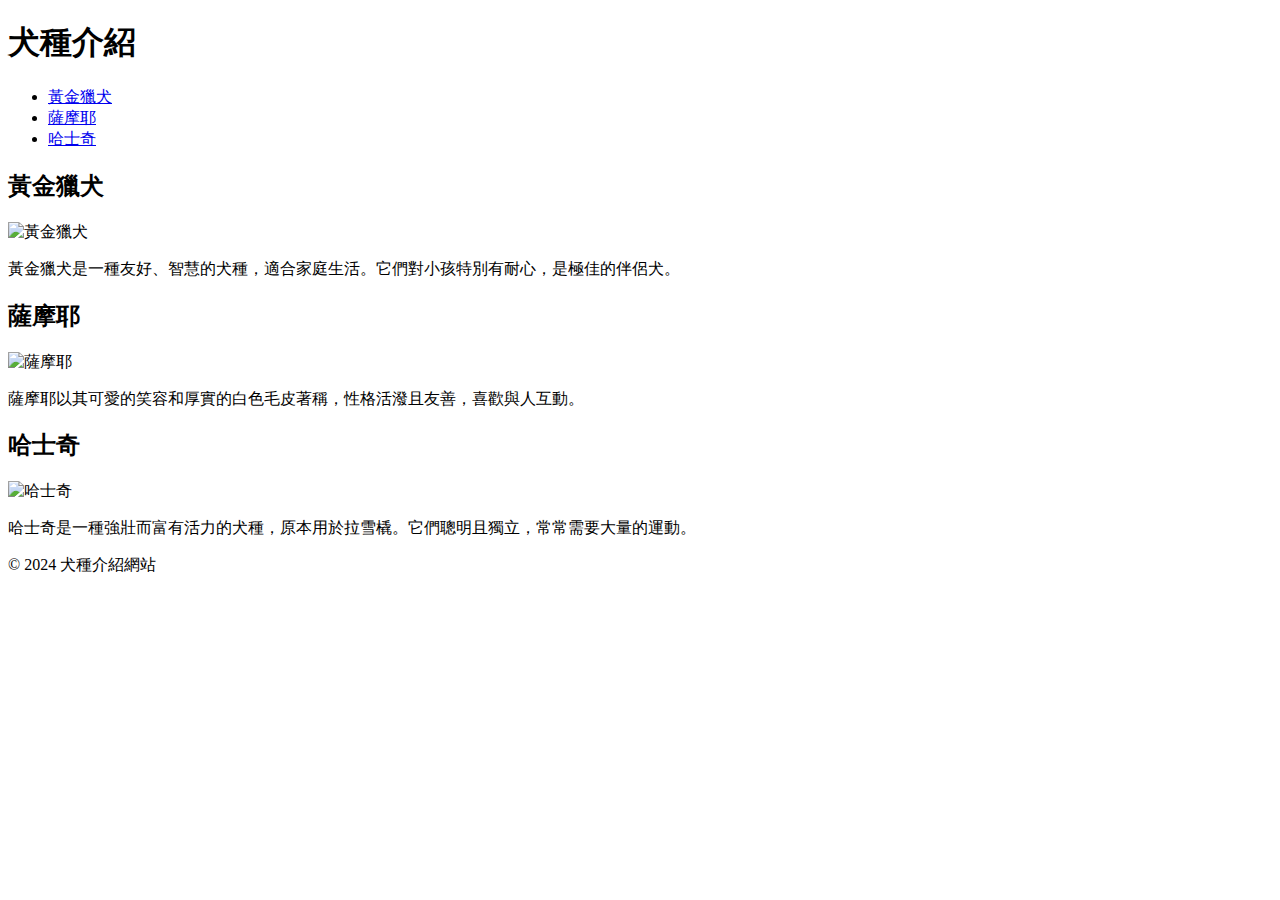
==== index.html @ 9def4e51 "Create index.html" ====
<!DOCTYPE html>
<html lang="zh-Hant">
<head>
    <meta charset="UTF-8">
    <meta name="viewport" content="width=device-width, initial-scale=1.0">
    <title>犬種介紹</title>
    <link rel="stylesheet" href="styles.css">
</head>
<body>
    <header>
        <h1>犬種介紹</h1>
        <nav>
            <ul>
                <li><a href="#golden-retriever">黃金獵犬</a></li>
                <li><a href="#samoyed">薩摩耶</a></li>
                <li><a href="#husky">哈士奇</a></li>
            </ul>
        </nav>
    </header>

    <main>
        <section id="golden-retriever">
            <h2>黃金獵犬</h2>
            <img src="golden_retriever.jpg" alt="黃金獵犬" />
            <p>黃金獵犬是一種友好、智慧的犬種，適合家庭生活。它們對小孩特別有耐心，是極佳的伴侶犬。</p>
        </section>

        <section id="samoyed">
            <h2>薩摩耶</h2>
            <img src="samoyed.jpg" alt="薩摩耶" />
            <p>薩摩耶以其可愛的笑容和厚實的白色毛皮著稱，性格活潑且友善，喜歡與人互動。</p>
        </section>

        <section id="husky">
            <h2>哈士奇</h2>
            <img src="husky.jpg" alt="哈士奇" />
            <p>哈士奇是一種強壯而富有活力的犬種，原本用於拉雪橇。它們聰明且獨立，常常需要大量的運動。</p>
        </section>
    </main>

    <footer>
        <p>&copy; 2024 犬種介紹網站</p>
    </footer>
</body>
</html>
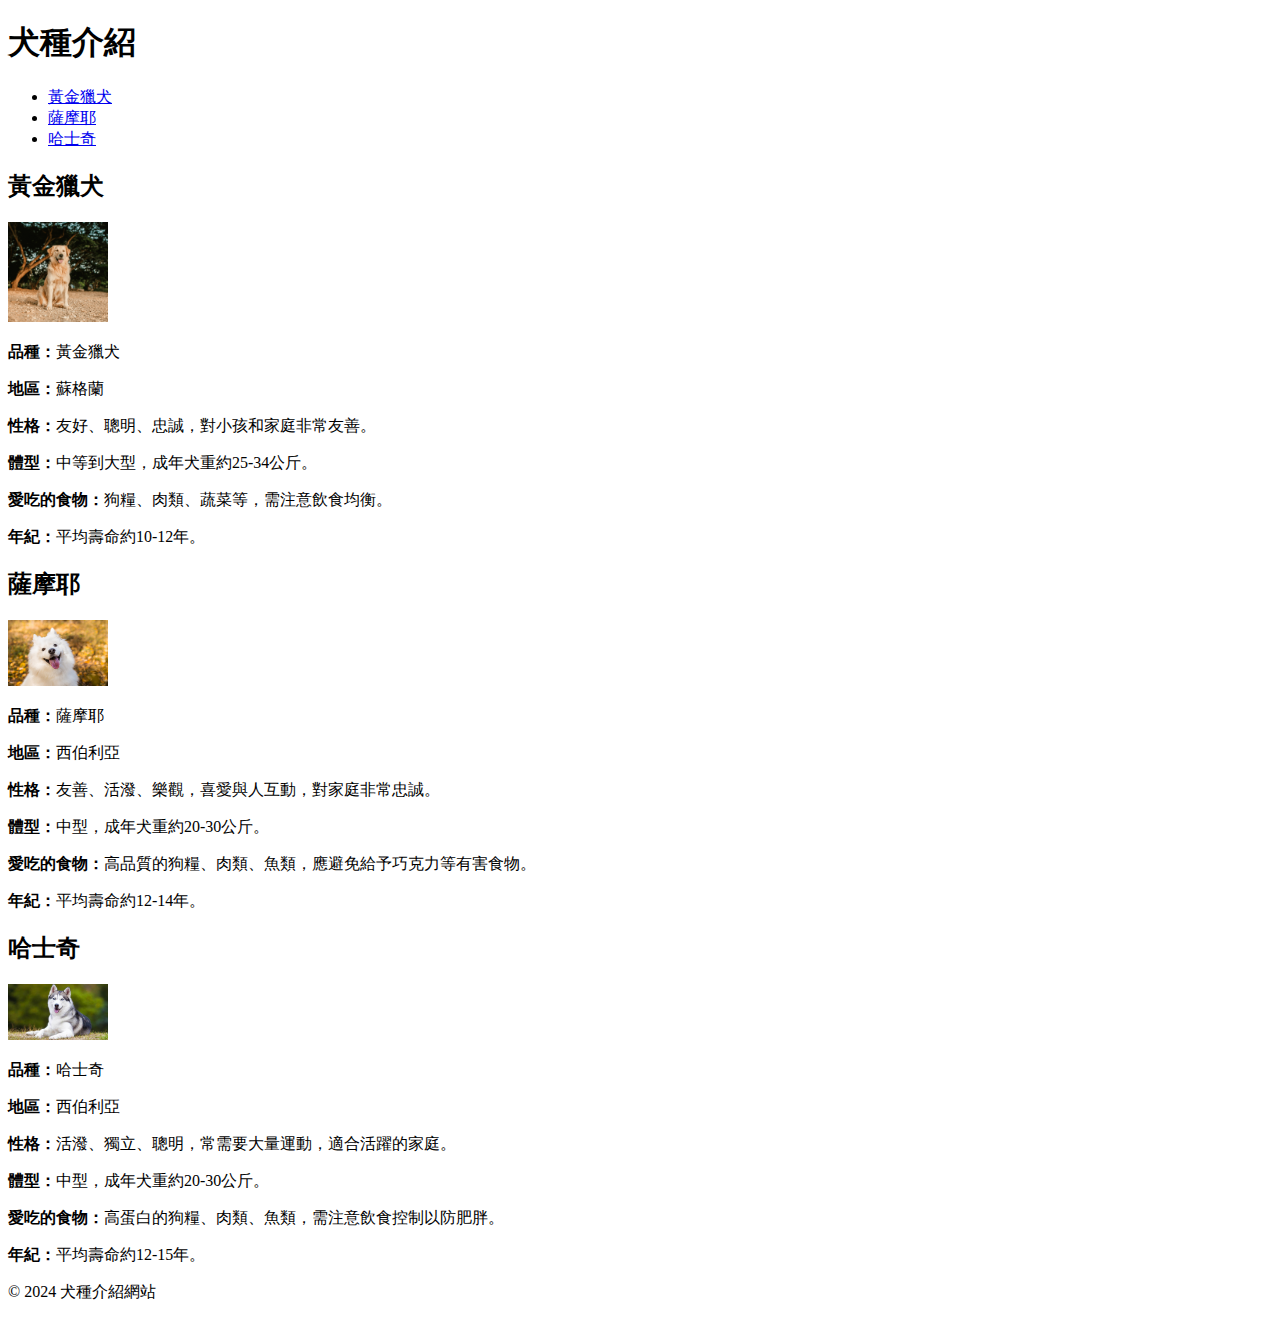
==== commit f4cf2e38: "Update index.html" ====
--- a/index.html
+++ b/index.html
@@ -21,20 +21,35 @@
     <main>
         <section id="golden-retriever">
             <h2>黃金獵犬</h2>
-            <img src="golden_retriever.jpg" alt="黃金獵犬" />
-            <p>黃金獵犬是一種友好、智慧的犬種，適合家庭生活。它們對小孩特別有耐心，是極佳的伴侶犬。</p>
+            <img src="golden_retriever.jpg" alt="黃金獵犬" width="100" height="auto"/>
+            <p><strong>品種：</strong>黃金獵犬</p>
+            <p><strong>地區：</strong>蘇格蘭</p>
+            <p><strong>性格：</strong>友好、聰明、忠誠，對小孩和家庭非常友善。</p>
+            <p><strong>體型：</strong>中等到大型，成年犬重約25-34公斤。</p>
+            <p><strong>愛吃的食物：</strong>狗糧、肉類、蔬菜等，需注意飲食均衡。</p>
+            <p><strong>年紀：</strong>平均壽命約10-12年。</p>
         </section>
 
         <section id="samoyed">
             <h2>薩摩耶</h2>
-            <img src="samoyed.jpg" alt="薩摩耶" />
-            <p>薩摩耶以其可愛的笑容和厚實的白色毛皮著稱，性格活潑且友善，喜歡與人互動。</p>
+            <img src="samoyed.jpg" alt="薩摩耶" width="100" height="auto" />
+            <p><strong>品種：</strong>薩摩耶</p>
+            <p><strong>地區：</strong>西伯利亞</p>
+            <p><strong>性格：</strong>友善、活潑、樂觀，喜愛與人互動，對家庭非常忠誠。</p>
+            <p><strong>體型：</strong>中型，成年犬重約20-30公斤。</p>
+            <p><strong>愛吃的食物：</strong>高品質的狗糧、肉類、魚類，應避免給予巧克力等有害食物。</p>
+            <p><strong>年紀：</strong>平均壽命約12-14年。</p>
         </section>
 
         <section id="husky">
             <h2>哈士奇</h2>
-            <img src="husky.jpg" alt="哈士奇" />
-            <p>哈士奇是一種強壯而富有活力的犬種，原本用於拉雪橇。它們聰明且獨立，常常需要大量的運動。</p>
+            <img src="husky.jpg" alt="哈士奇" width="100" height="auto"/>
+            <p><strong>品種：</strong>哈士奇</p>
+            <p><strong>地區：</strong>西伯利亞</p>
+            <p><strong>性格：</strong>活潑、獨立、聰明，常需要大量運動，適合活躍的家庭。</p>
+            <p><strong>體型：</strong>中型，成年犬重約20-30公斤。</p>
+            <p><strong>愛吃的食物：</strong>高蛋白的狗糧、肉類、魚類，需注意飲食控制以防肥胖。</p>
+            <p><strong>年紀：</strong>平均壽命約12-15年。</p>
         </section>
     </main>
 
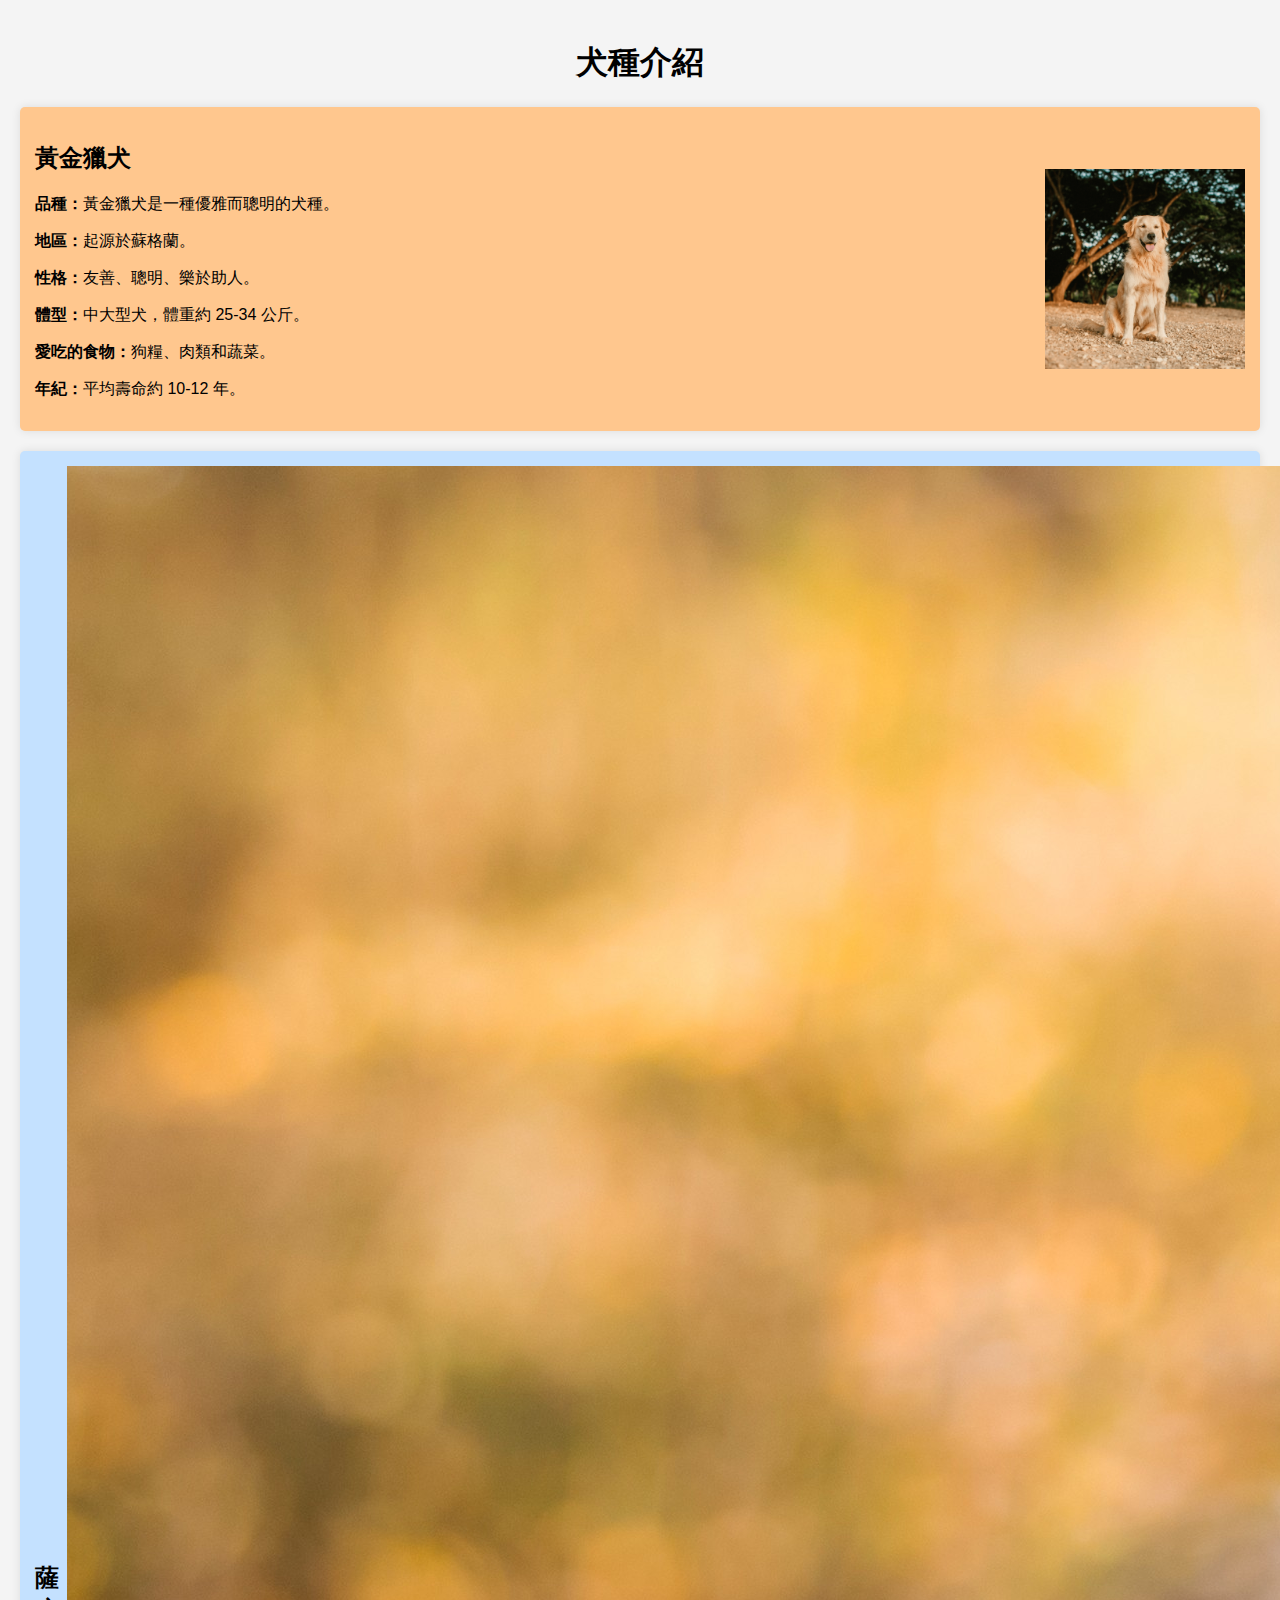
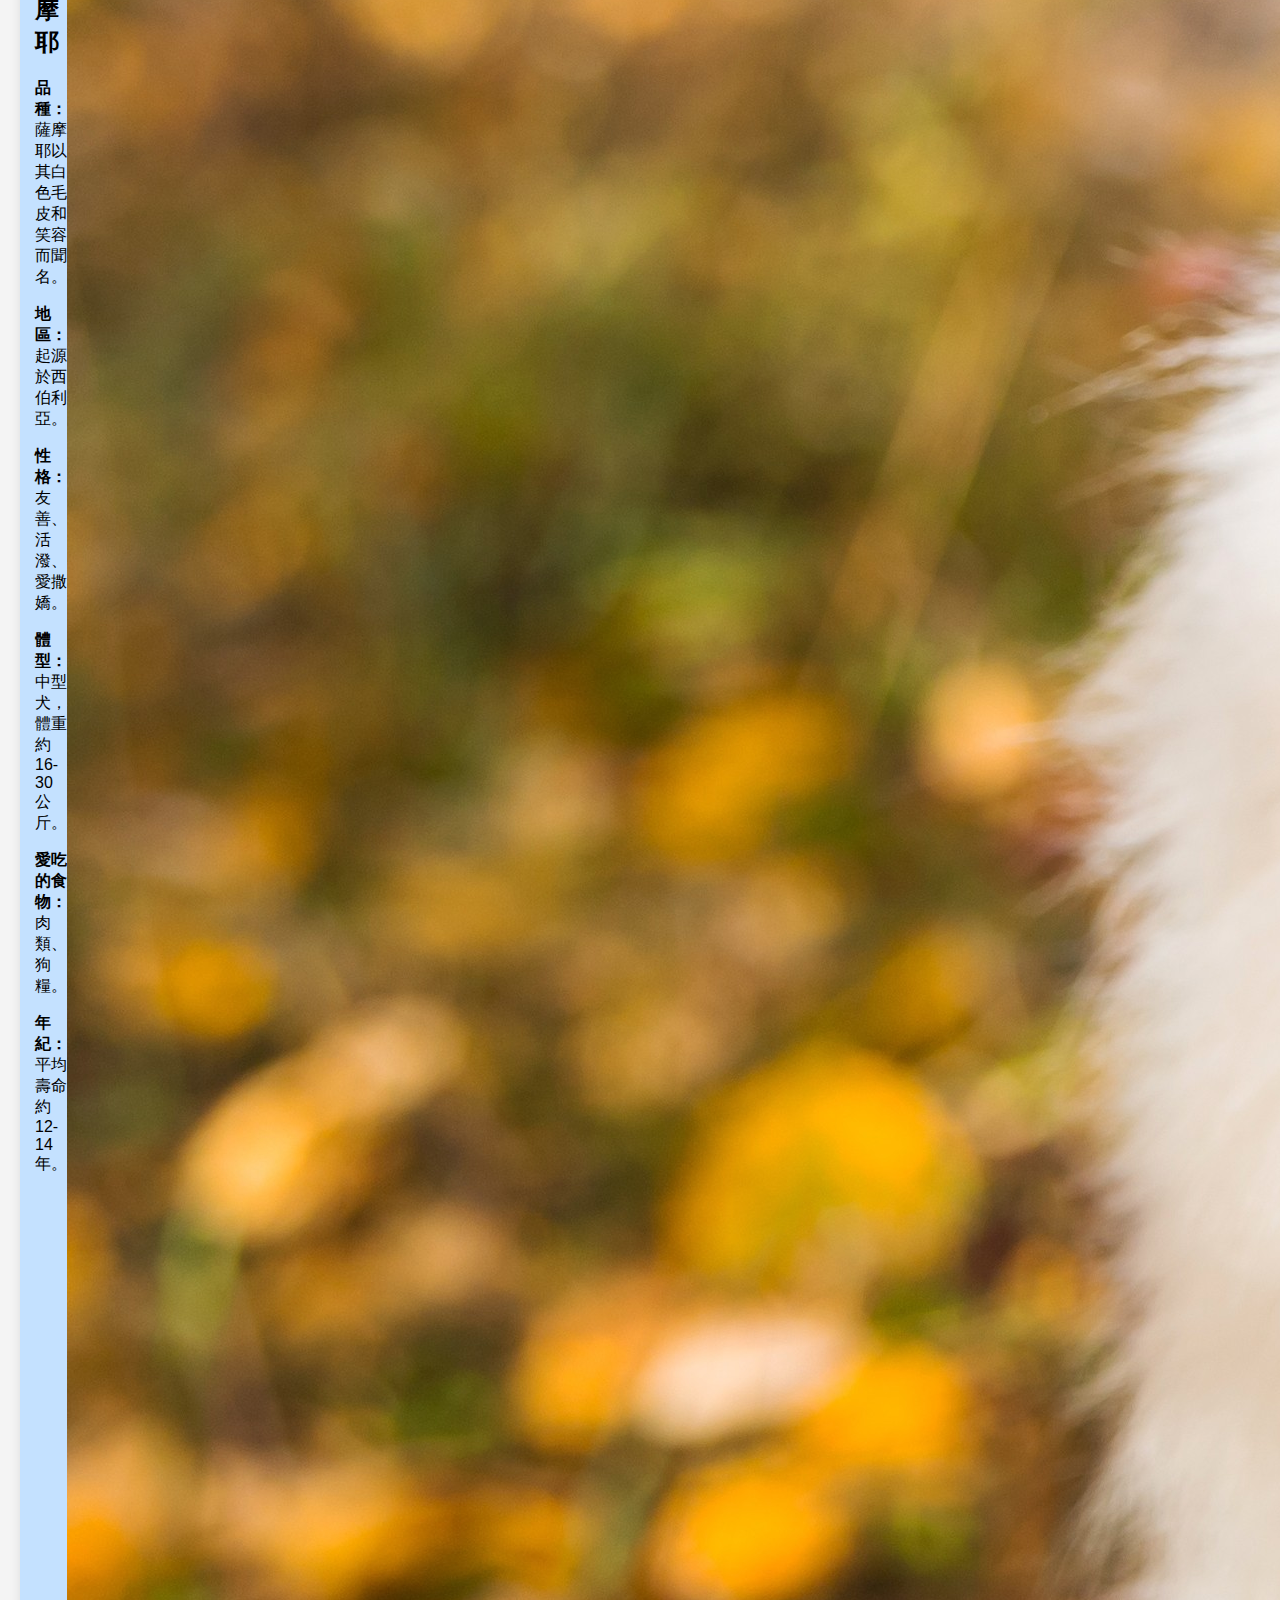
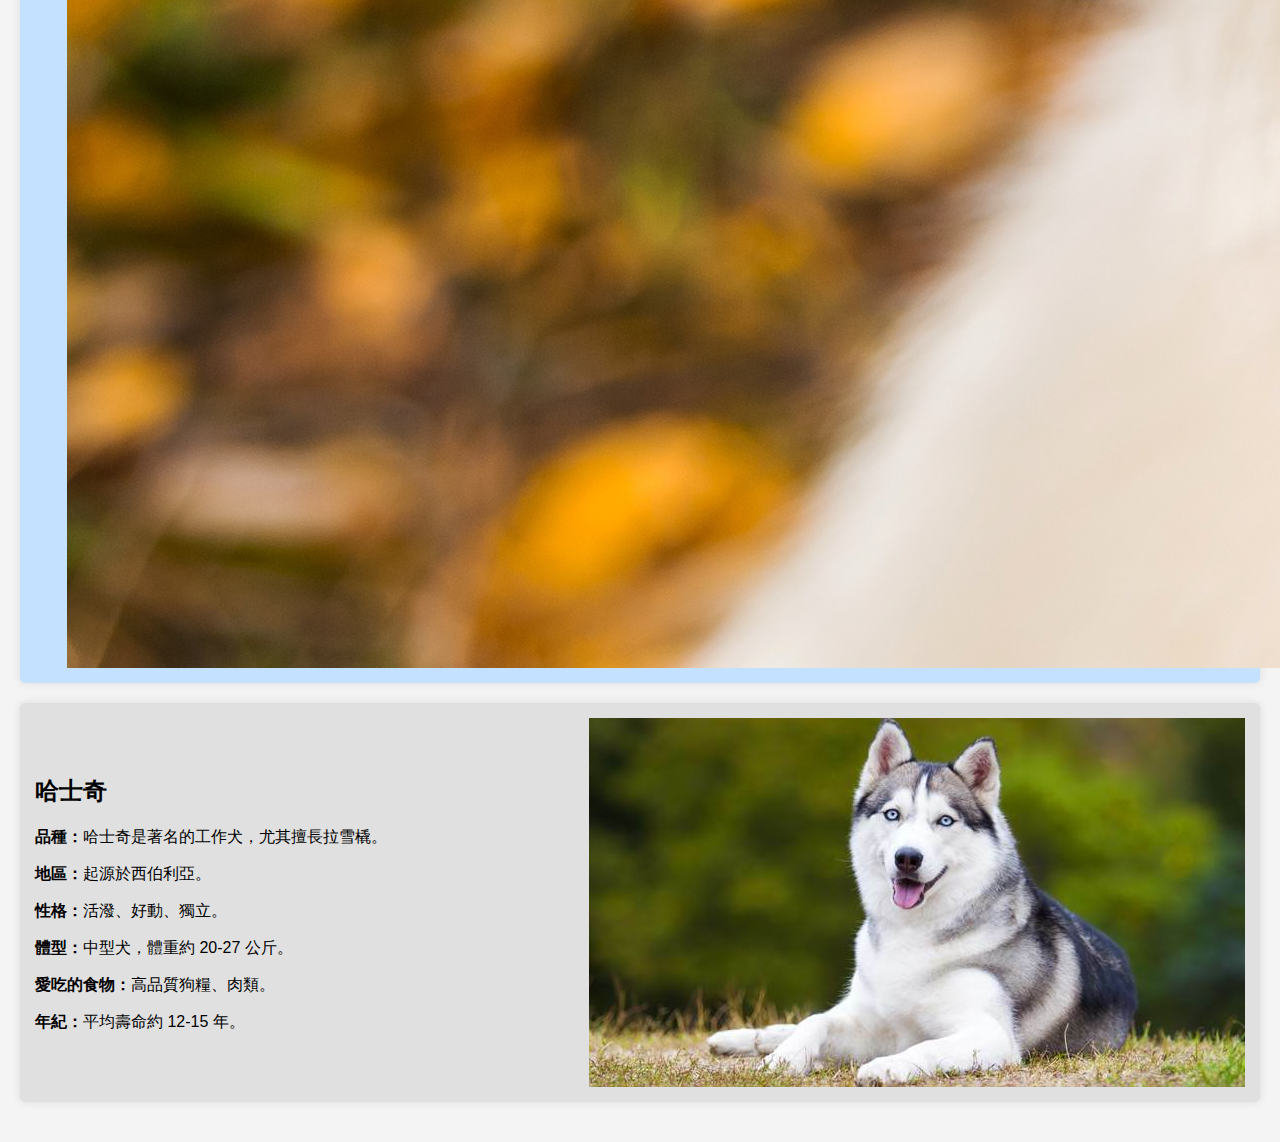
==== commit 3cbbc023: "Update index.html" ====
--- a/index.html
+++ b/index.html
@@ -5,56 +5,99 @@
     <meta name="viewport" content="width=device-width, initial-scale=1.0">
     <title>犬種介紹</title>
     <link rel="stylesheet" href="styles.css">
+    <style>
+        body {
+            font-family: Arial, sans-serif;
+            background-color: #f4f4f4;
+            margin: 0;
+            padding: 20px;
+        }
+
+        h1 {
+            text-align: center;
+        }
+
+        .dog-container {
+            display: flex;
+            align-items: center;
+            margin-bottom: 20px;
+            background-color: #FFC78E; /* 黃金獵犬背景色 */
+            padding: 15px;
+            border-radius: 5px;
+            box-shadow: 0 0 10px rgba(0, 0, 0, 0.1);
+        }
+
+        .dog-container img {
+            width: 200px; /* 圖片寬度 */
+            height: auto; /* 高度自動調整 */
+            margin-left: 20px; /* 左側間距 */
+        }
+
+        .dog-info {
+            flex: 1; /* 文字區域佔滿剩餘空間 */
+        }
+
+        .samoa-container {
+            display: flex;
+            align-items: center;
+            margin-bottom: 20px;
+            background-color: #C4E1FF; /* 薩摩耶背景色 */
+            padding: 15px;
+            border-radius: 5px;
+            box-shadow: 0 0 10px rgba(0, 0, 0, 0.1);
+        }
+
+        .husky-container {
+            display: flex;
+            align-items: center;
+            margin-bottom: 20px;
+            background-color: #E0E0E0; /* 哈士奇背景色 */
+            padding: 15px;
+            border-radius: 5px;
+            box-shadow: 0 0 10px rgba(0, 0, 0, 0.1);
+        }
+    </style>
 </head>
 <body>
-    <header>
-        <h1>犬種介紹</h1>
-        <nav>
-            <ul>
-                <li><a href="#golden-retriever">黃金獵犬</a></li>
-                <li><a href="#samoyed">薩摩耶</a></li>
-                <li><a href="#husky">哈士奇</a></li>
-            </ul>
-        </nav>
-    </header>
+    <h1>犬種介紹</h1>
+    
+    <div class="dog-container">
+        <div class="dog-info">
+            <h2>黃金獵犬</h2>
+            <p><strong>品種：</strong>黃金獵犬是一種優雅而聰明的犬種。</p>
+            <p><strong>地區：</strong>起源於蘇格蘭。</p>
+            <p><strong>性格：</strong>友善、聰明、樂於助人。</p>
+            <p><strong>體型：</strong>中大型犬，體重約 25-34 公斤。</p>
+            <p><strong>愛吃的食物：</strong>狗糧、肉類和蔬菜。</p>
+            <p><strong>年紀：</strong>平均壽命約 10-12 年。</p>
+        </div>
+        <img src="golden_retriever.jpg" alt="黃金獵犬">
+    </div>
 
-    <main>
-        <section id="golden-retriever">
-            <h2>黃金獵犬</h2>
-            <img src="golden_retriever.jpg" alt="黃金獵犬" width="100" height="auto"/>
-            <p><strong>品種：</strong>黃金獵犬</p>
-            <p><strong>地區：</strong>蘇格蘭</p>
-            <p><strong>性格：</strong>友好、聰明、忠誠，對小孩和家庭非常友善。</p>
-            <p><strong>體型：</strong>中等到大型，成年犬重約25-34公斤。</p>
-            <p><strong>愛吃的食物：</strong>狗糧、肉類、蔬菜等，需注意飲食均衡。</p>
-            <p><strong>年紀：</strong>平均壽命約10-12年。</p>
-        </section>
+    <div class="samoa-container">
+        <div class="dog-info">
+            <h2>薩摩耶</h2>
+            <p><strong>品種：</strong>薩摩耶以其白色毛皮和笑容而聞名。</p>
+            <p><strong>地區：</strong>起源於西伯利亞。</p>
+            <p><strong>性格：</strong>友善、活潑、愛撒嬌。</p>
+            <p><strong>體型：</strong>中型犬，體重約 16-30 公斤。</p>
+            <p><strong>愛吃的食物：</strong>肉類、狗糧。</p>
+            <p><strong>年紀：</strong>平均壽命約 12-14 年。</p>
+        </div>
+        <img src="samoyed.jpg" alt="薩摩耶">
+    </div>
 
-        <section id="samoyed">
-            <h2>薩摩耶</h2>
-            <img src="samoyed.jpg" alt="薩摩耶" width="100" height="auto" />
-            <p><strong>品種：</strong>薩摩耶</p>
-            <p><strong>地區：</strong>西伯利亞</p>
-            <p><strong>性格：</strong>友善、活潑、樂觀，喜愛與人互動，對家庭非常忠誠。</p>
-            <p><strong>體型：</strong>中型，成年犬重約20-30公斤。</p>
-            <p><strong>愛吃的食物：</strong>高品質的狗糧、肉類、魚類，應避免給予巧克力等有害食物。</p>
-            <p><strong>年紀：</strong>平均壽命約12-14年。</p>
-        </section>
-
-        <section id="husky">
+    <div class="husky-container">
+        <div class="dog-info">
             <h2>哈士奇</h2>
-            <img src="husky.jpg" alt="哈士奇" width="100" height="auto"/>
-            <p><strong>品種：</strong>哈士奇</p>
-            <p><strong>地區：</strong>西伯利亞</p>
-            <p><strong>性格：</strong>活潑、獨立、聰明，常需要大量運動，適合活躍的家庭。</p>
-            <p><strong>體型：</strong>中型，成年犬重約20-30公斤。</p>
-            <p><strong>愛吃的食物：</strong>高蛋白的狗糧、肉類、魚類，需注意飲食控制以防肥胖。</p>
-            <p><strong>年紀：</strong>平均壽命約12-15年。</p>
-        </section>
-    </main>
-
-    <footer>
-        <p>&copy; 2024 犬種介紹網站</p>
-    </footer>
+            <p><strong>品種：</strong>哈士奇是著名的工作犬，尤其擅長拉雪橇。</p>
+            <p><strong>地區：</strong>起源於西伯利亞。</p>
+            <p><strong>性格：</strong>活潑、好動、獨立。</p>
+            <p><strong>體型：</strong>中型犬，體重約 20-27 公斤。</p>
+            <p><strong>愛吃的食物：</strong>高品質狗糧、肉類。</p>
+            <p><strong>年紀：</strong>平均壽命約 12-15 年。</p>
+        </div>
+        <img src="husky.jpg" alt="哈士奇">
+    </div>
 </body>
 </html>
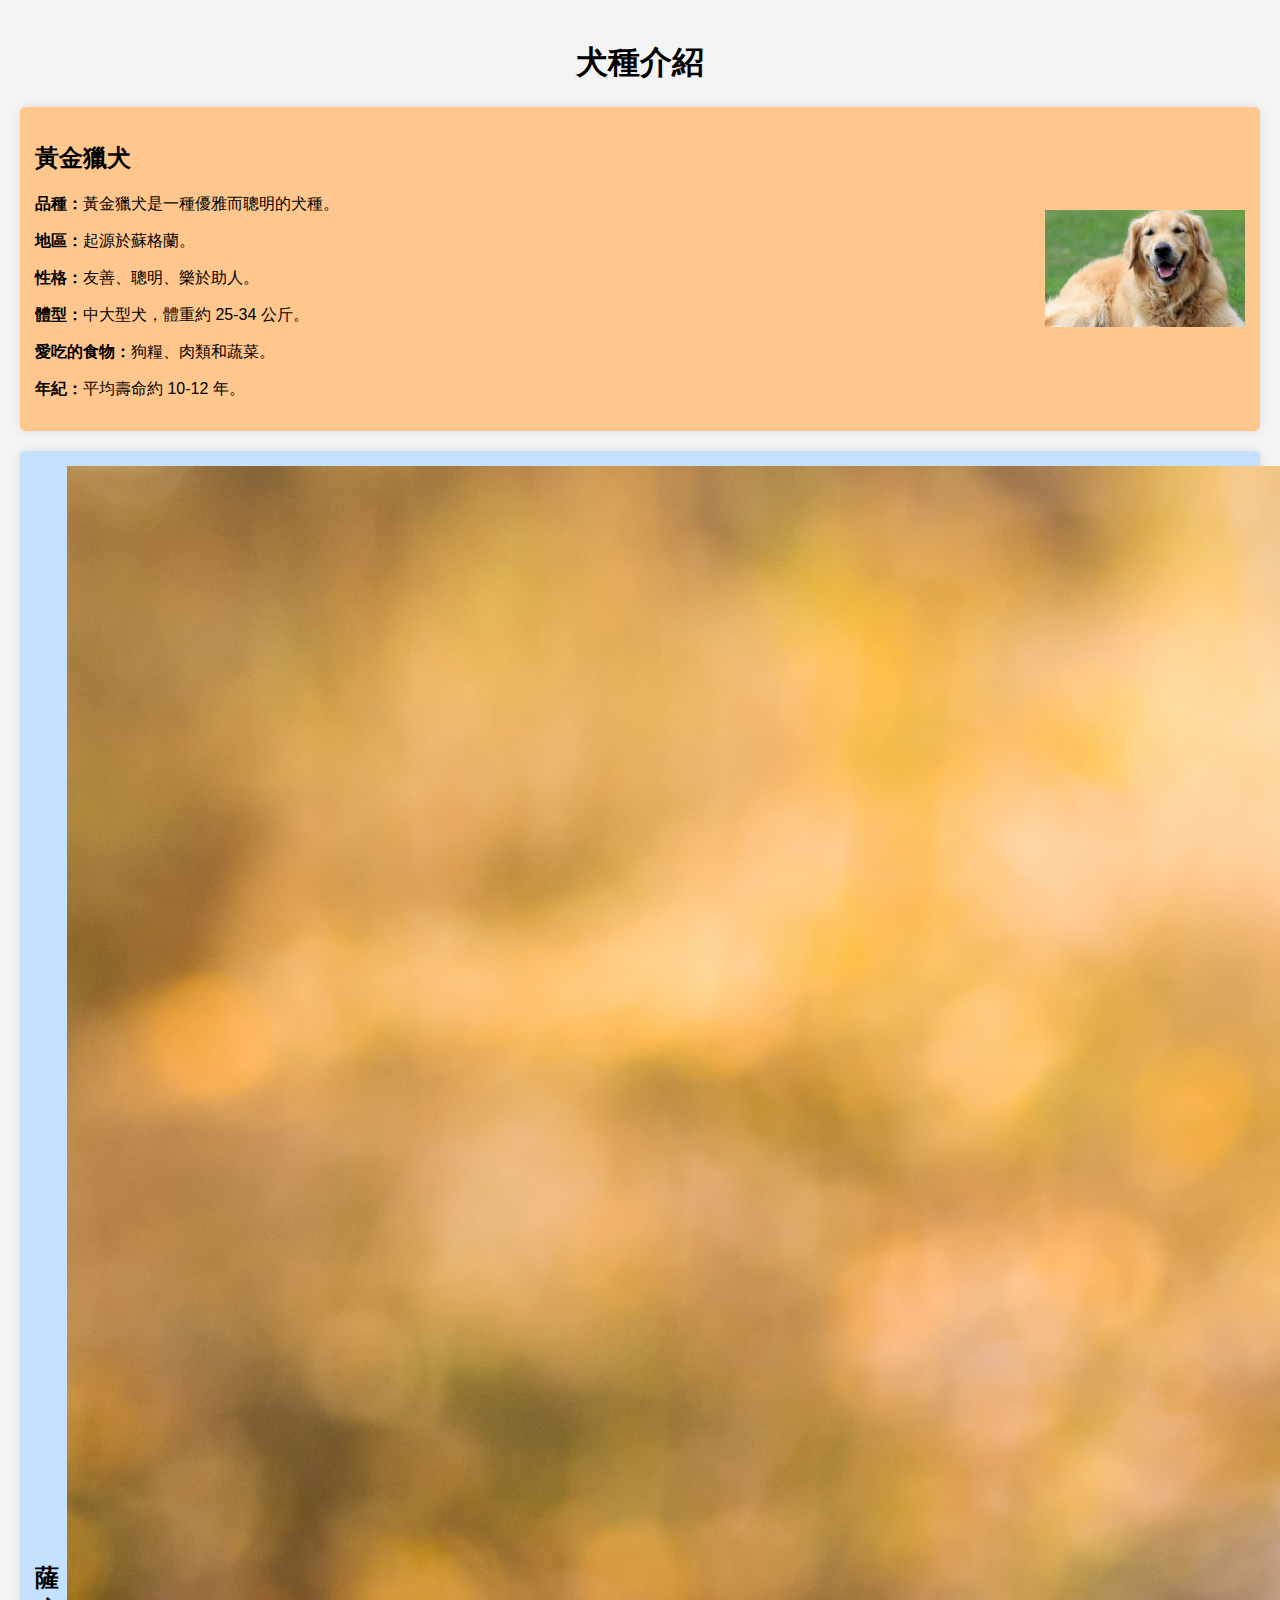
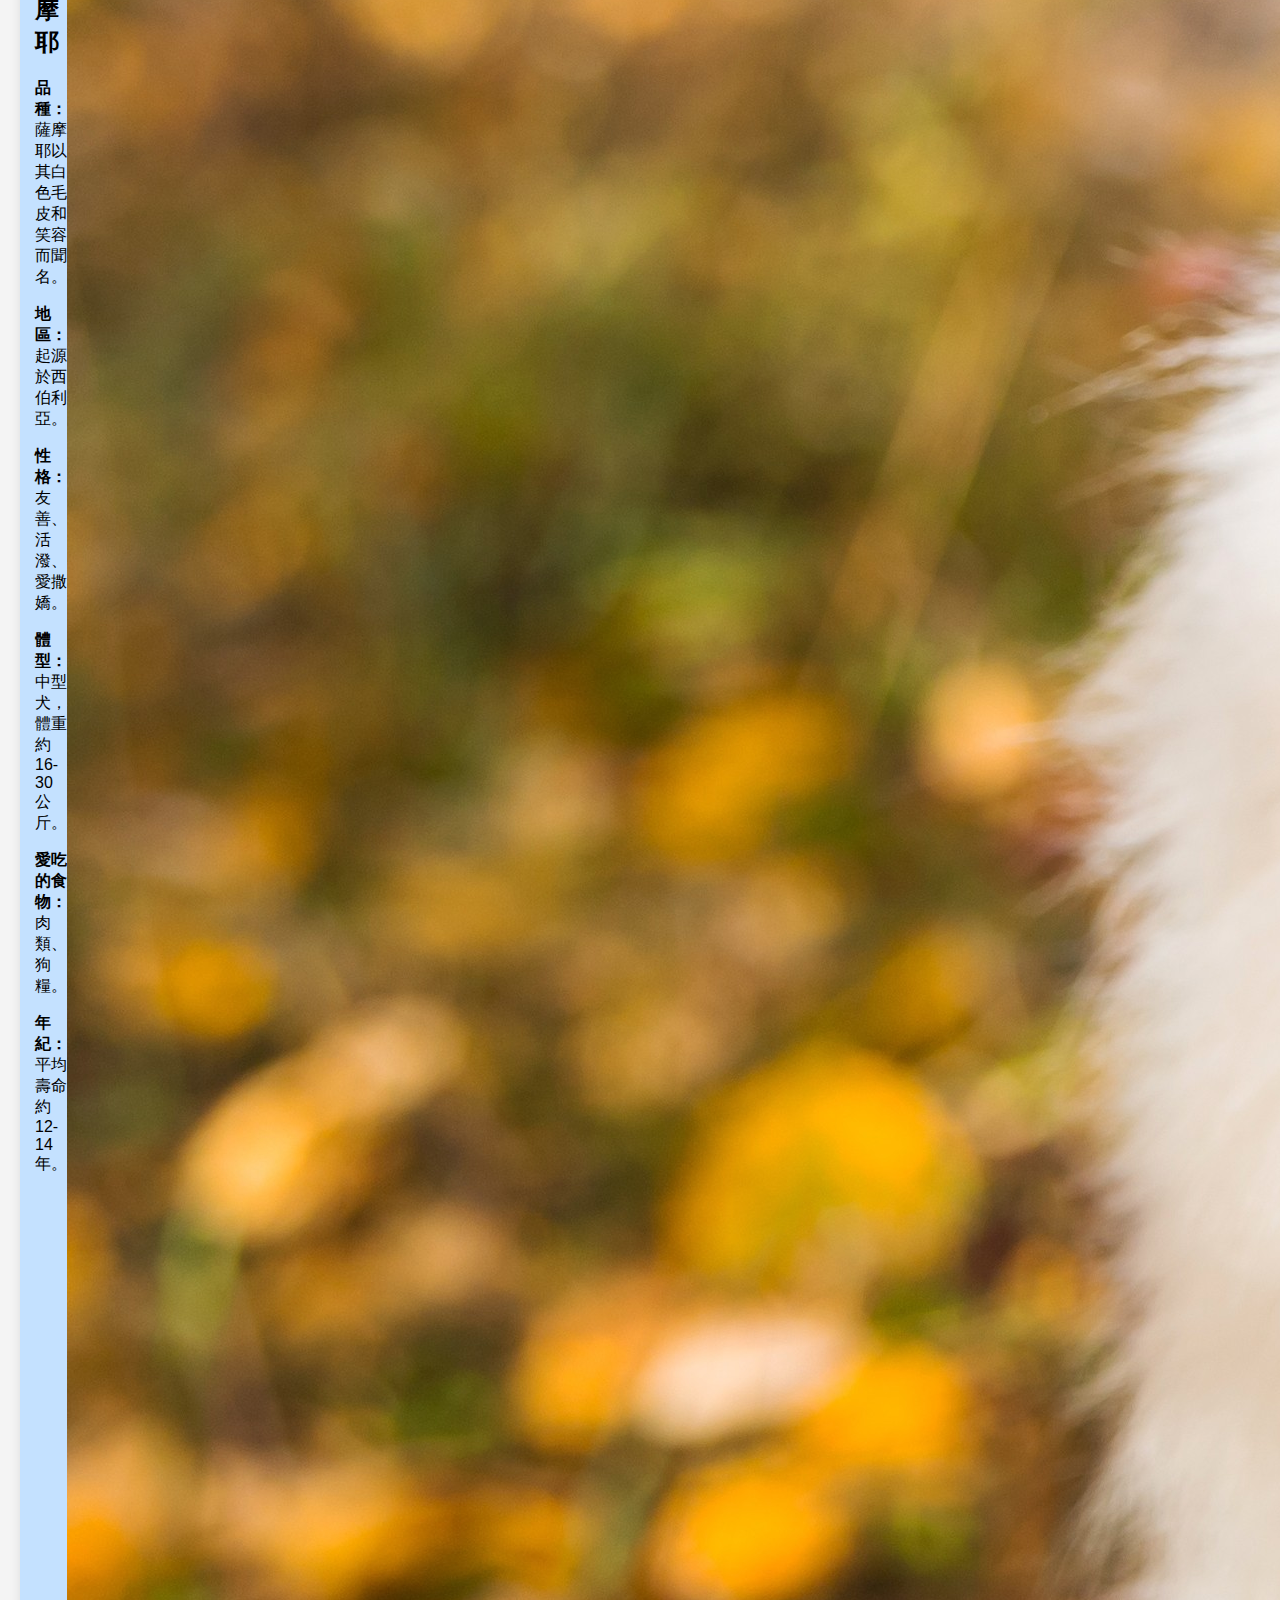
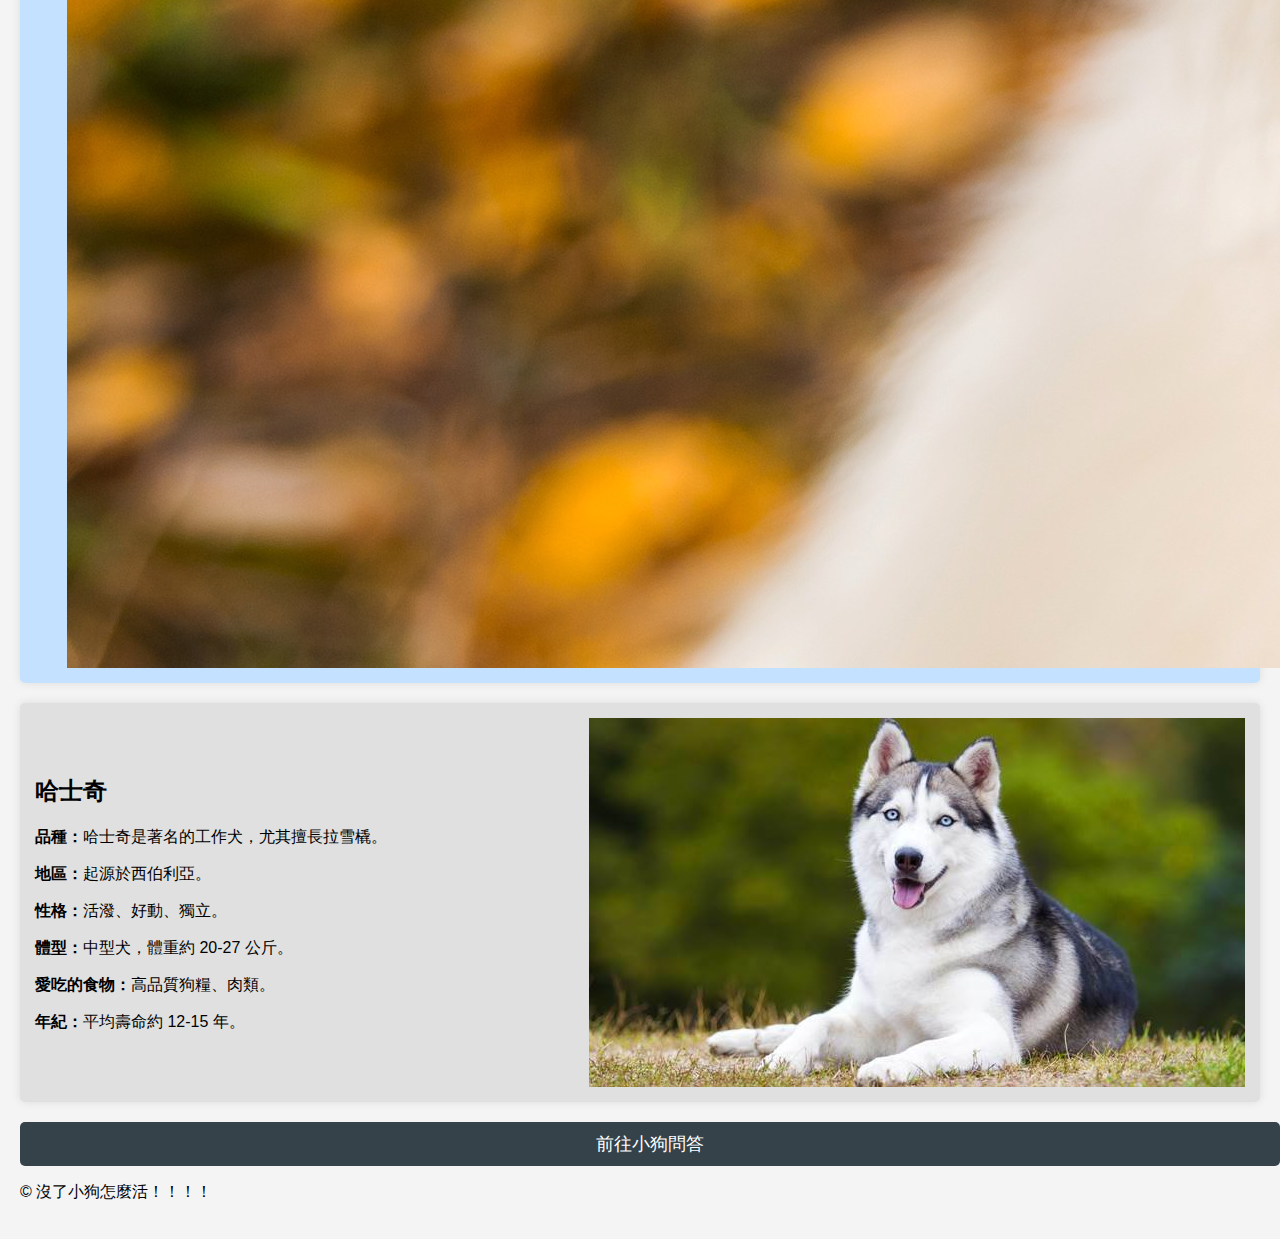
==== commit d68af622: "Update index.html" ====
--- a/index.html
+++ b/index.html
@@ -3,7 +3,7 @@
 <head>
     <meta charset="UTF-8">
     <meta name="viewport" content="width=device-width, initial-scale=1.0">
-    <title>犬種介紹</title>
+    <title>小狗介紹</title>
     <link rel="stylesheet" href="styles.css">
     <style>
         body {
@@ -56,6 +56,20 @@
             border-radius: 5px;
             box-shadow: 0 0 10px rgba(0, 0, 0, 0.1);
         }
+
+        #quizButton {
+            display: block;
+            width: 100%;
+            padding: 10px;
+            background-color: #35424a;
+            color: white;
+            border: none;
+            border-radius: 5px;
+            text-align: center;
+            font-size: 18px;
+            margin-top: 20px;
+            text-decoration: none;
+        }
     </style>
 </head>
 <body>
@@ -99,5 +113,10 @@
         </div>
         <img src="husky.jpg" alt="哈士奇">
     </div>
+
+    <a id="quizButton" href="quiz.html">前往小狗問答</a> <!-- 添加按鈕 -->
+    <footer>
+        <p>&copy; 沒了小狗怎麼活！！！！</p>
+    </footer>
 </body>
 </html>
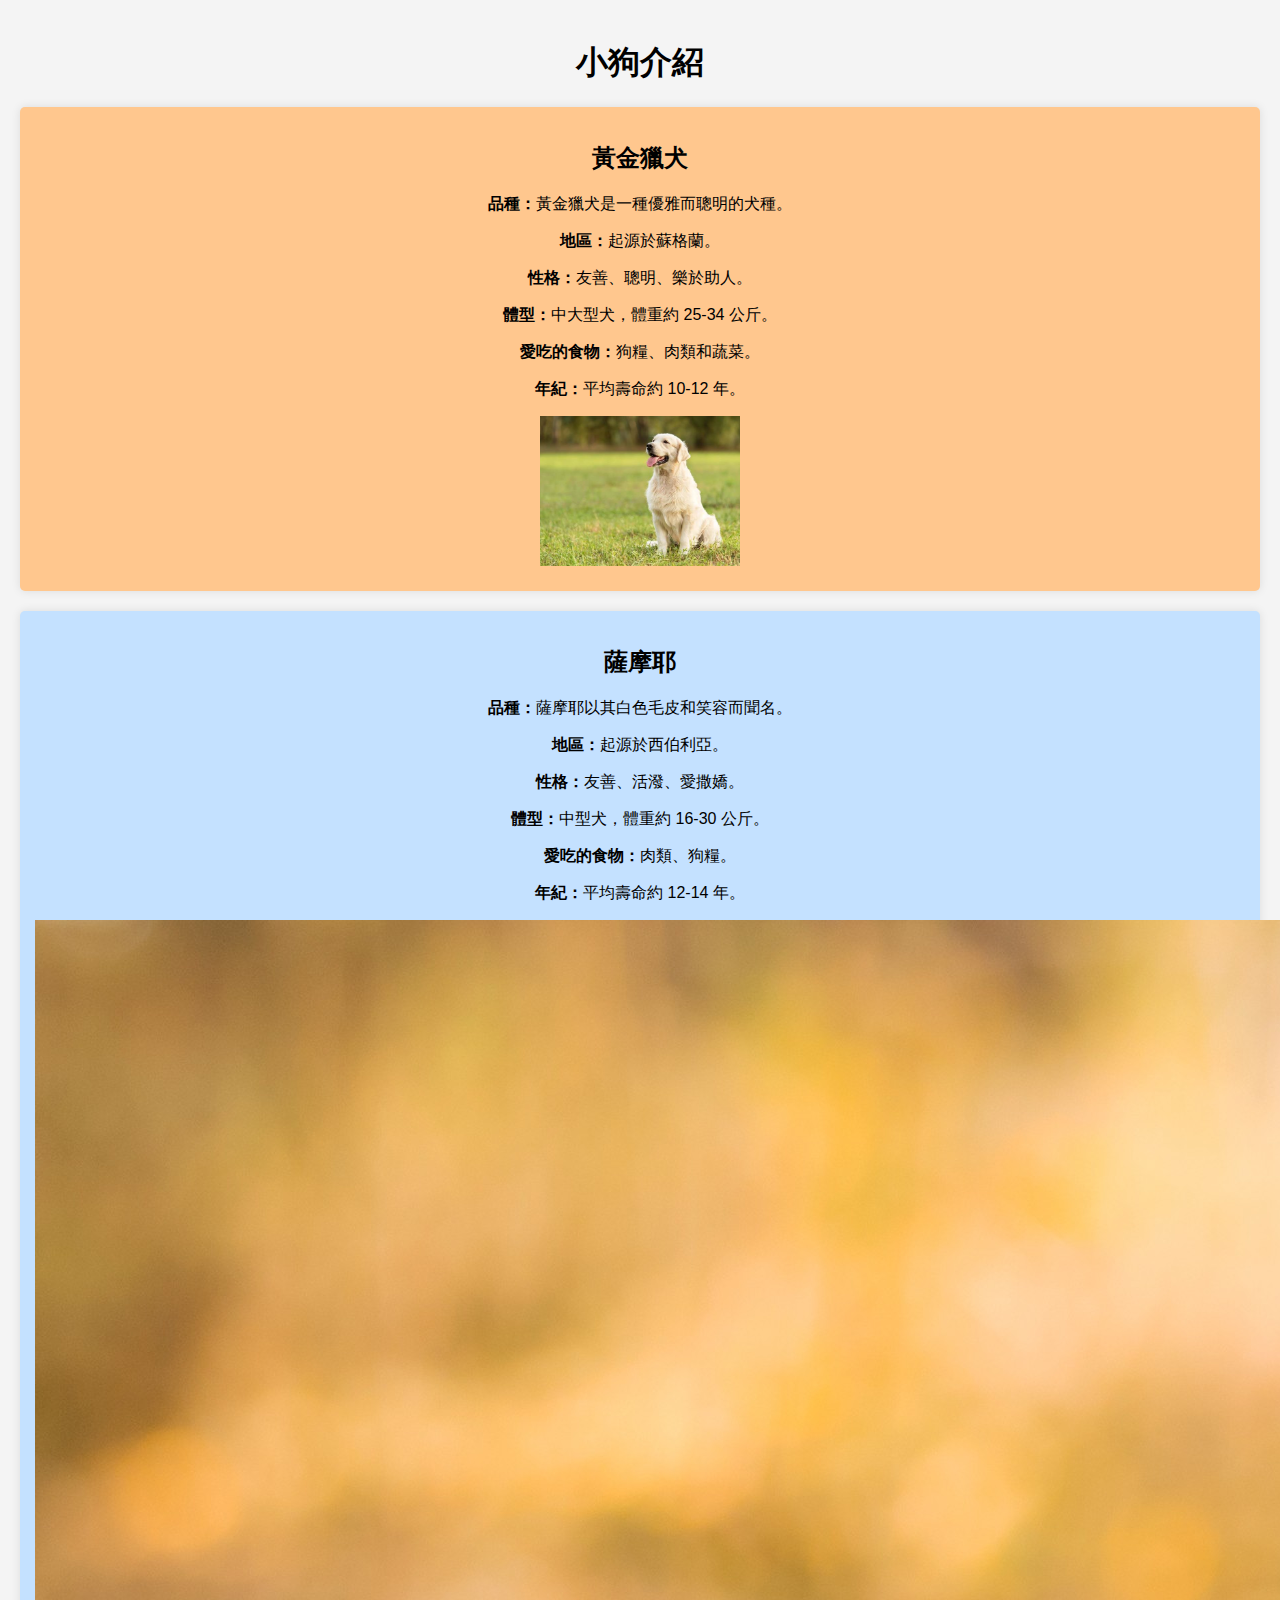
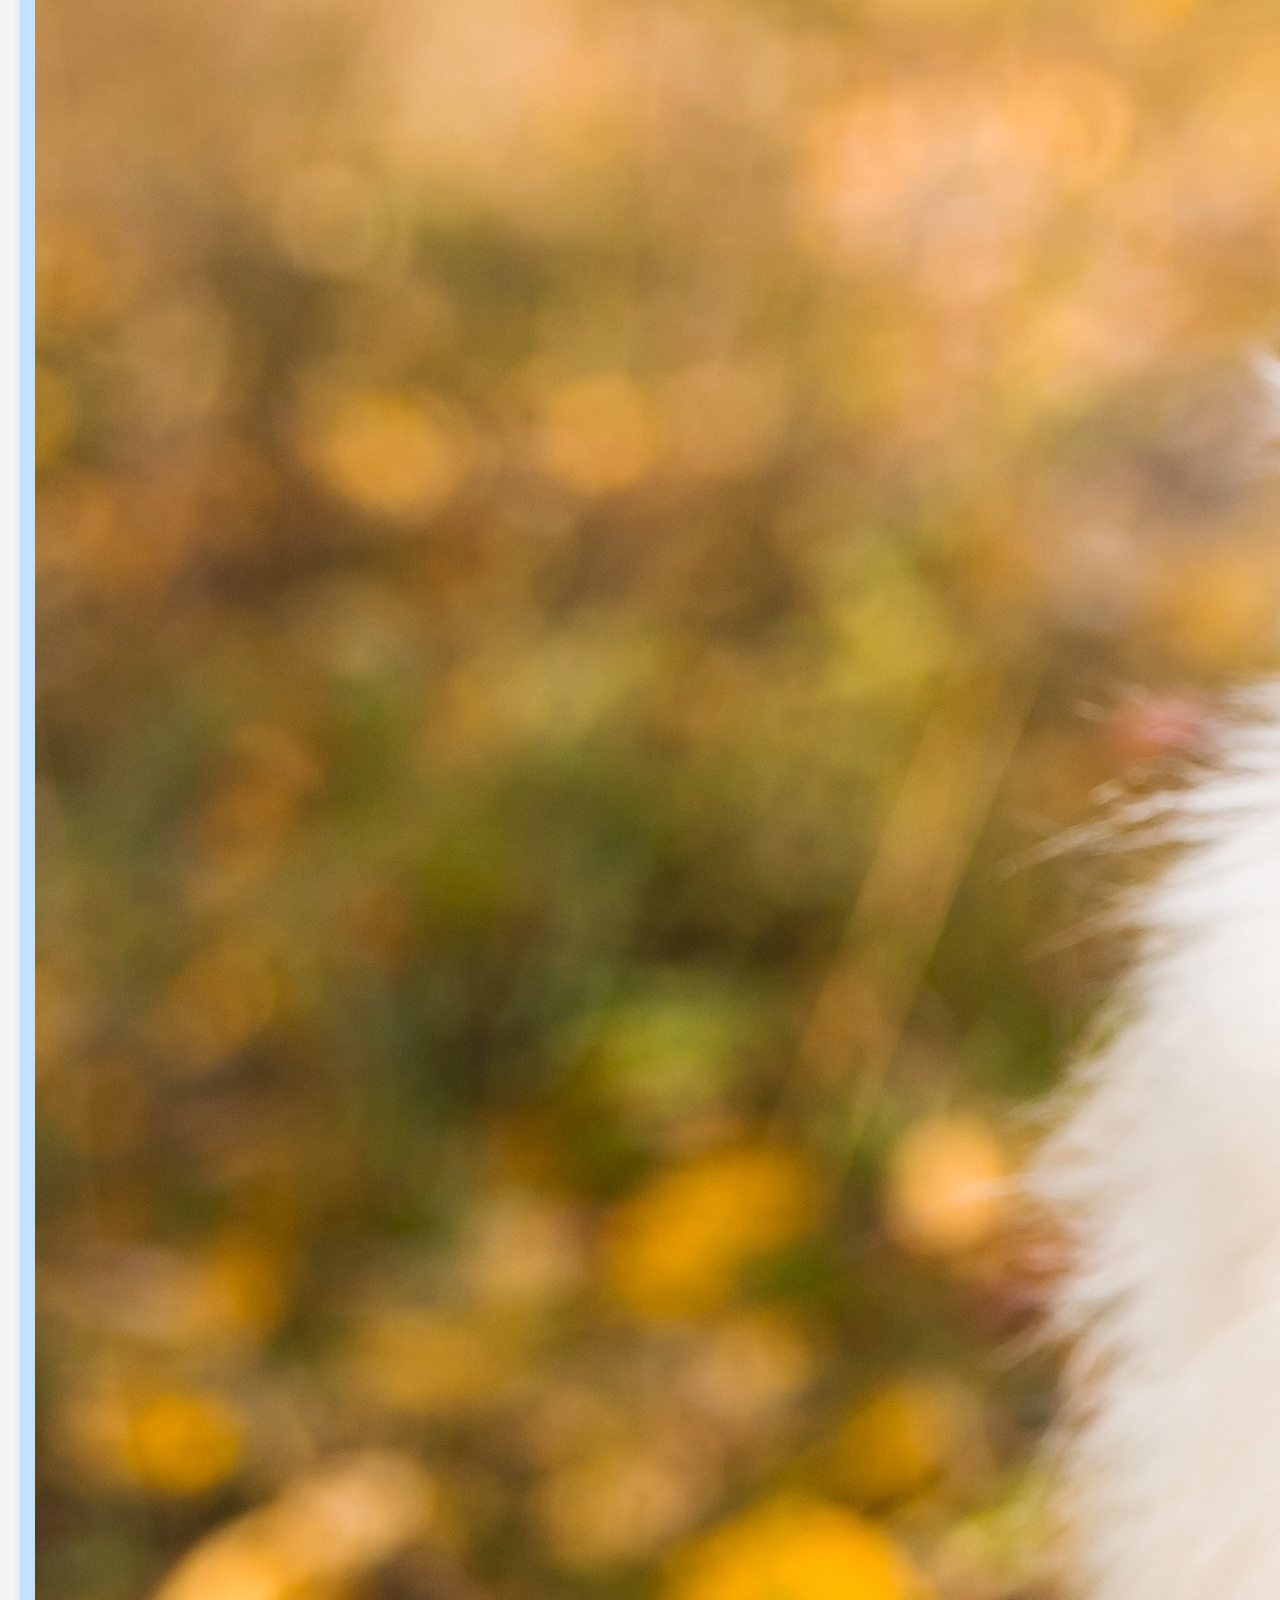
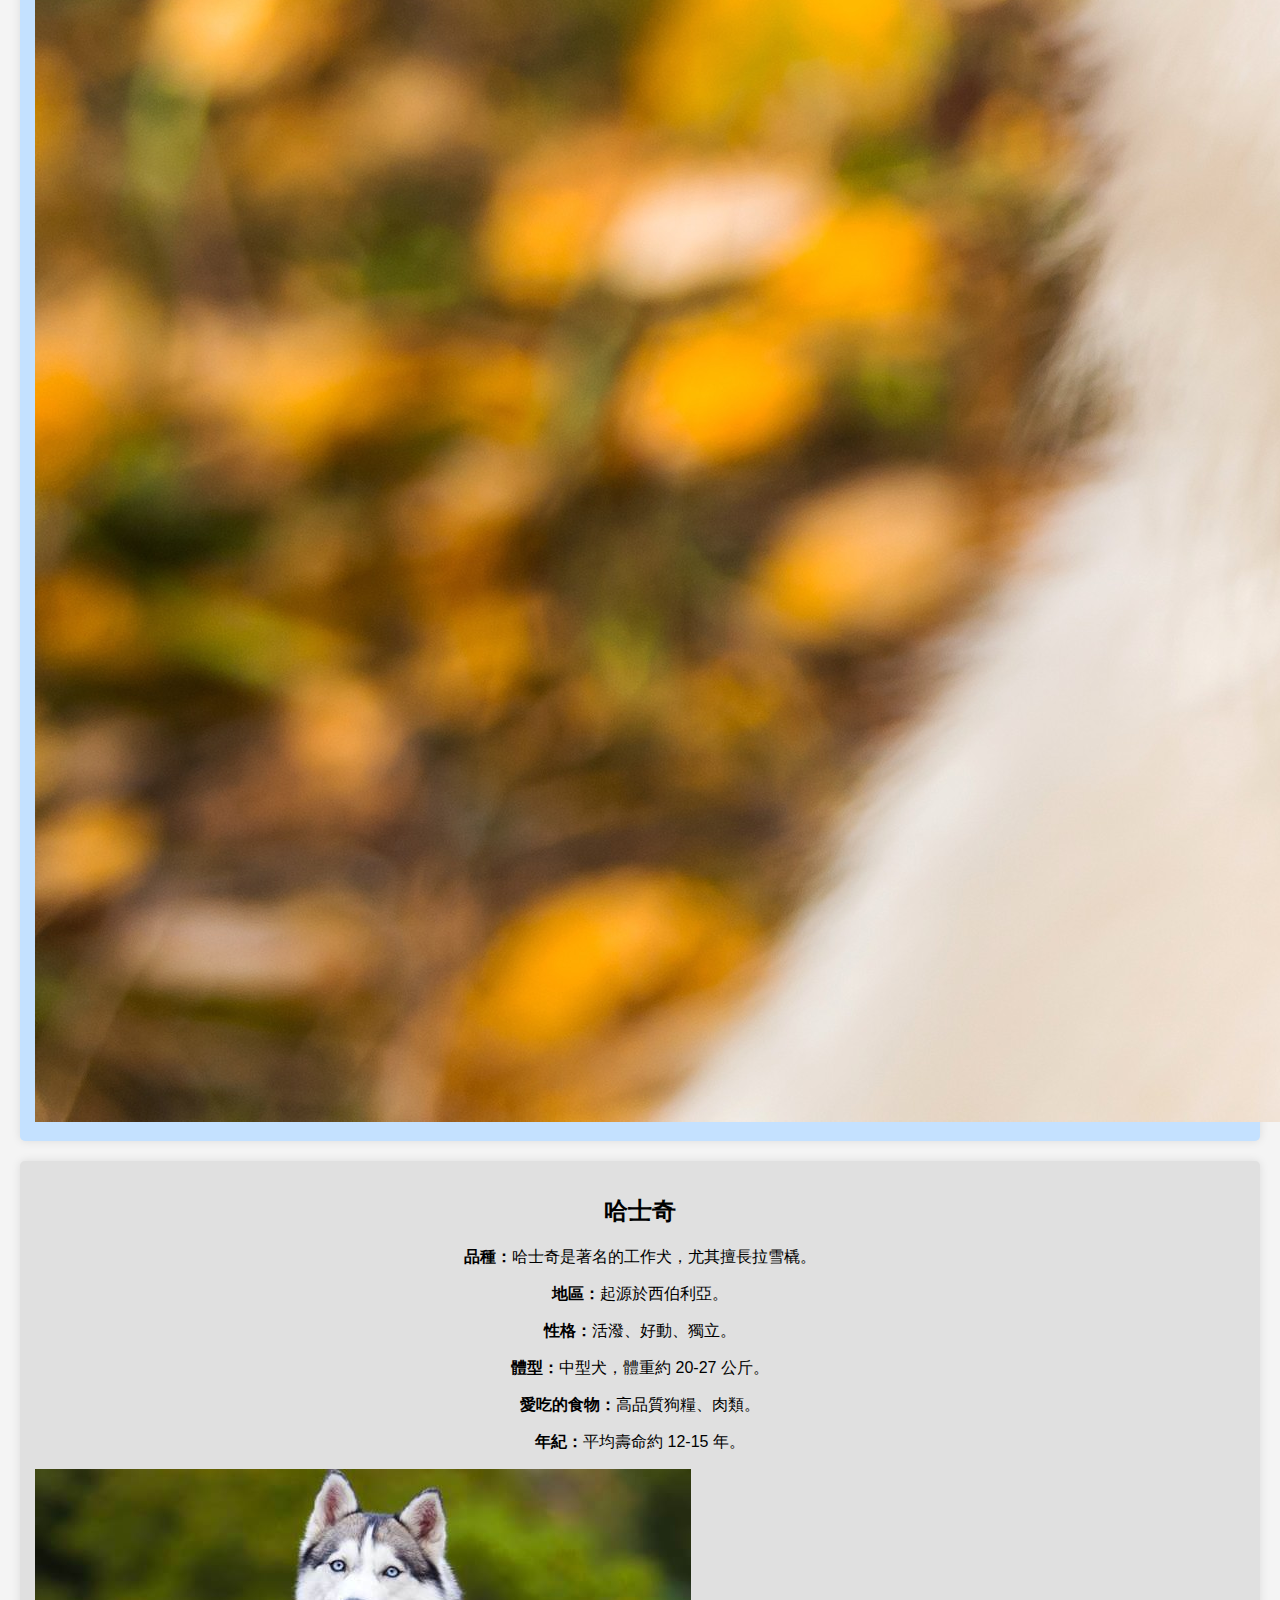
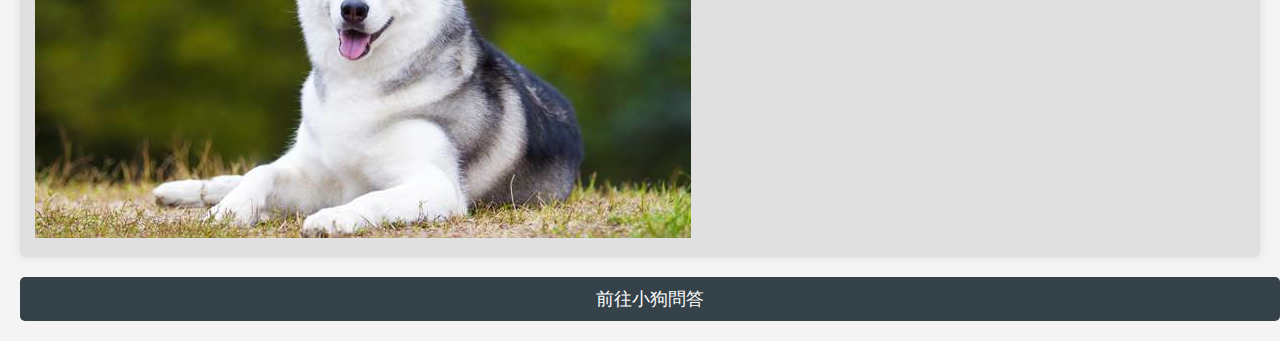
==== commit c3c63f4c: "Update index.html" ====
--- a/index.html
+++ b/index.html
@@ -18,8 +18,6 @@
         }
 
         .dog-container {
-            display: flex;
-            align-items: center;
             margin-bottom: 20px;
             background-color: #FFC78E; /* 黃金獵犬背景色 */
             padding: 15px;
@@ -29,17 +27,17 @@
 
         .dog-container img {
             width: 200px; /* 圖片寬度 */
-            height: auto; /* 高度自動調整 */
-            margin-left: 20px; /* 左側間距 */
+            height: 150px; /* 統一圖片高度 */
+            object-fit: cover; /* 確保圖片不變形 */
+            display: block; /* 使圖片在新行顯示 */
+            margin: 10px auto; /* 自動水平居中 */
         }
 
         .dog-info {
-            flex: 1; /* 文字區域佔滿剩餘空間 */
+            text-align: center; /* 文字居中 */
         }
 
         .samoa-container {
-            display: flex;
-            align-items: center;
             margin-bottom: 20px;
             background-color: #C4E1FF; /* 薩摩耶背景色 */
             padding: 15px;
@@ -48,8 +46,6 @@
         }
 
         .husky-container {
-            display: flex;
-            align-items: center;
             margin-bottom: 20px;
             background-color: #E0E0E0; /* 哈士奇背景色 */
             padding: 15px;
@@ -73,7 +69,7 @@
     </style>
 </head>
 <body>
-    <h1>犬種介紹</h1>
+    <h1>小狗介紹</h1>
     
     <div class="dog-container">
         <div class="dog-info">
@@ -115,8 +111,5 @@
     </div>
 
     <a id="quizButton" href="quiz.html">前往小狗問答</a> <!-- 添加按鈕 -->
-    <footer>
-        <p>&copy; 沒了小狗怎麼活！！！！</p>
-    </footer>
 </body>
 </html>
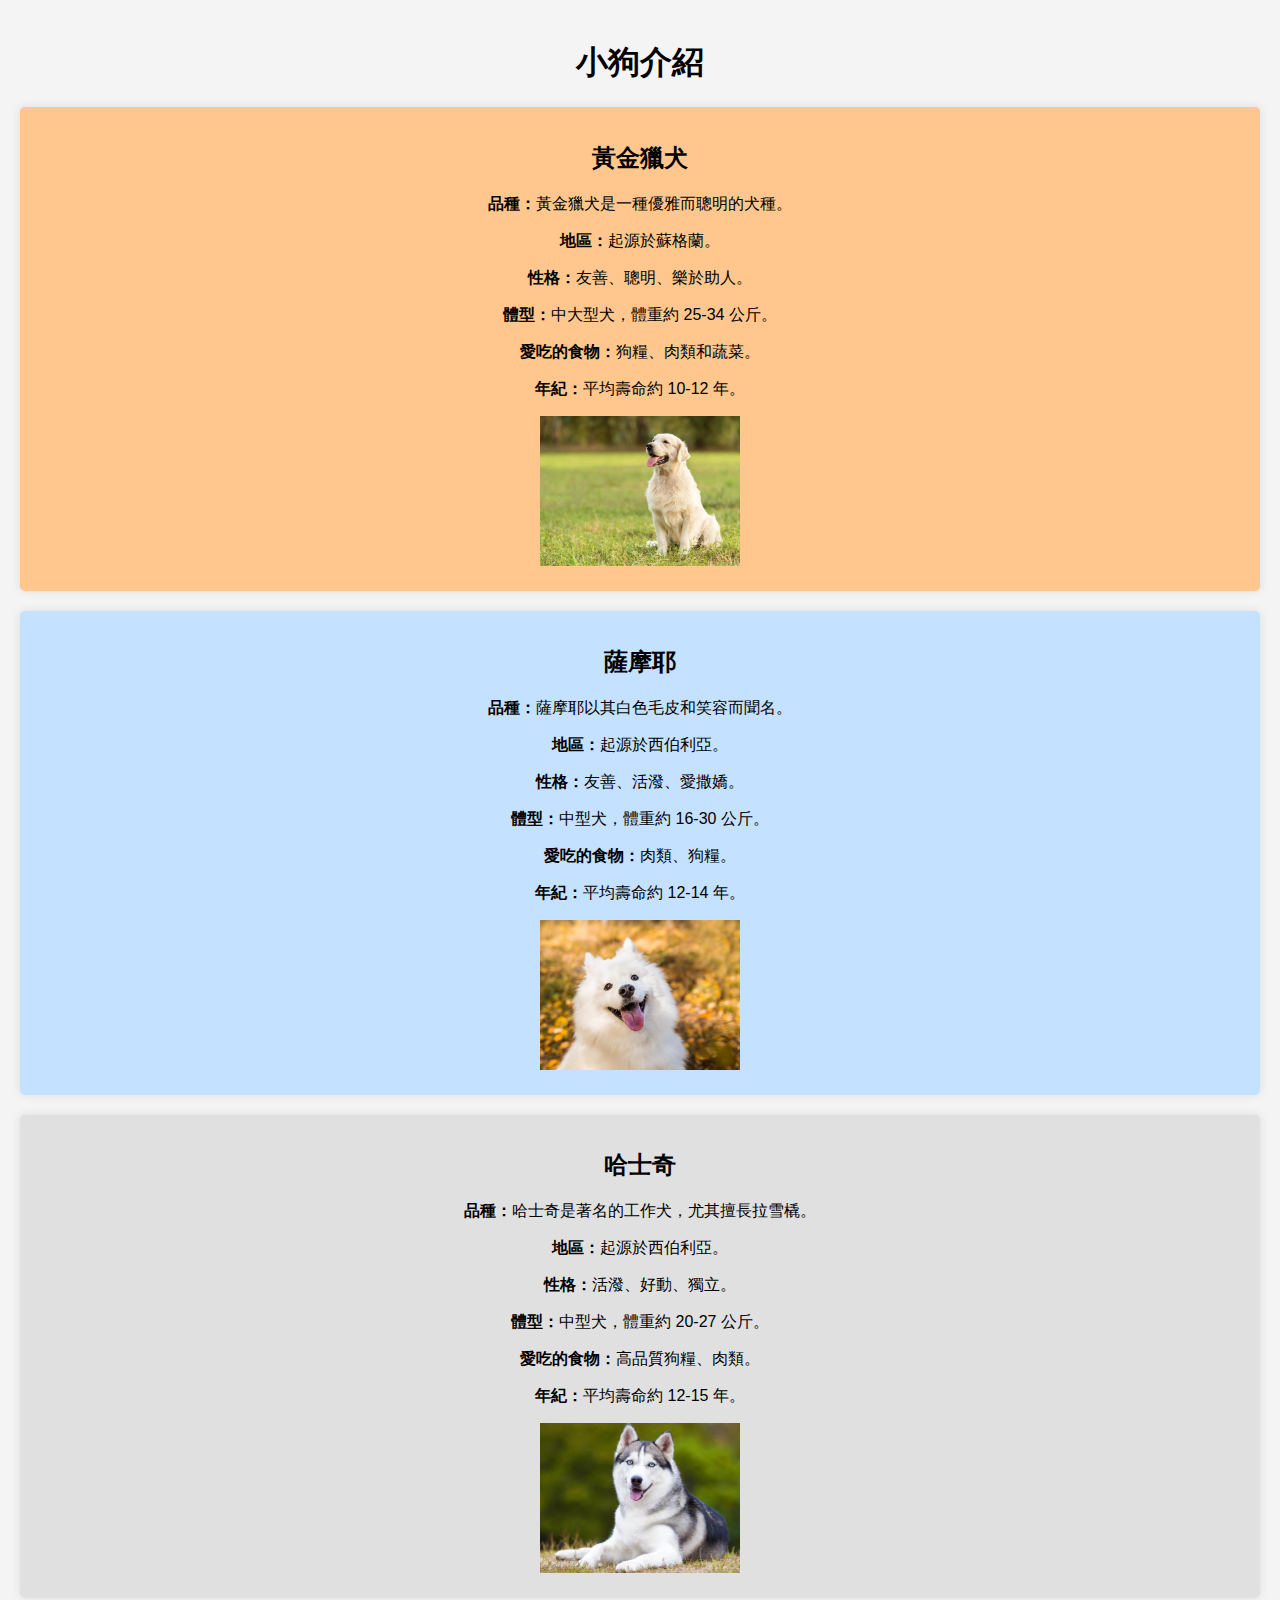
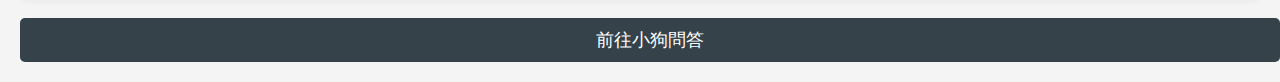
==== commit 91db2156: "Update index.html" ====
--- a/index.html
+++ b/index.html
@@ -44,6 +44,13 @@
             border-radius: 5px;
             box-shadow: 0 0 10px rgba(0, 0, 0, 0.1);
         }
+        .samoa-container img {
+            width: 200px; /* 圖片寬度 */
+            height: 150px; /* 統一圖片高度 */
+            object-fit: cover; /* 確保圖片不變形 */
+            display: block; /* 使圖片在新行顯示 */
+            margin: 10px auto; /* 自動水平居中 */
+        }
 
         .husky-container {
             margin-bottom: 20px;
@@ -51,6 +58,13 @@
             padding: 15px;
             border-radius: 5px;
             box-shadow: 0 0 10px rgba(0, 0, 0, 0.1);
+        }
+         .husky-container img {
+            width: 200px; /* 圖片寬度 */
+            height: 150px; /* 統一圖片高度 */
+            object-fit: cover; /* 確保圖片不變形 */
+            display: block; /* 使圖片在新行顯示 */
+            margin: 10px auto; /* 自動水平居中 */
         }
 
         #quizButton {
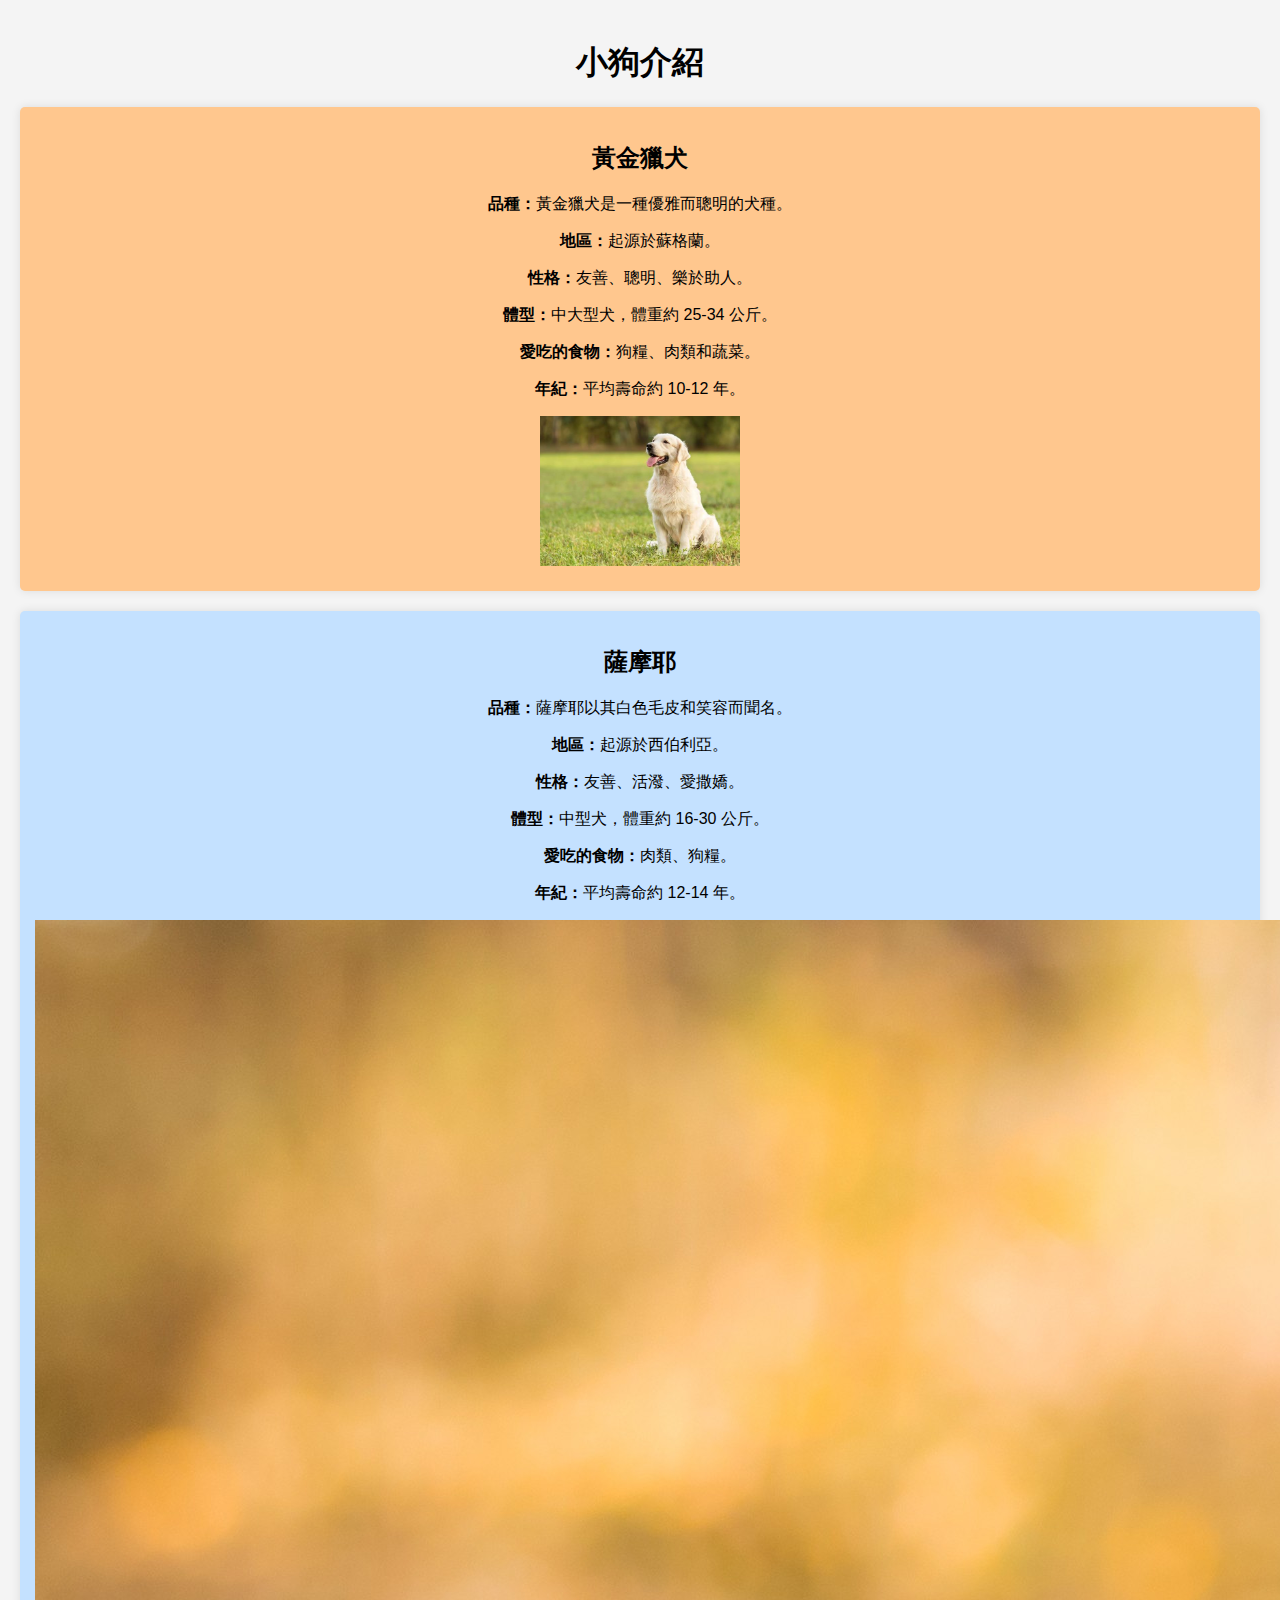
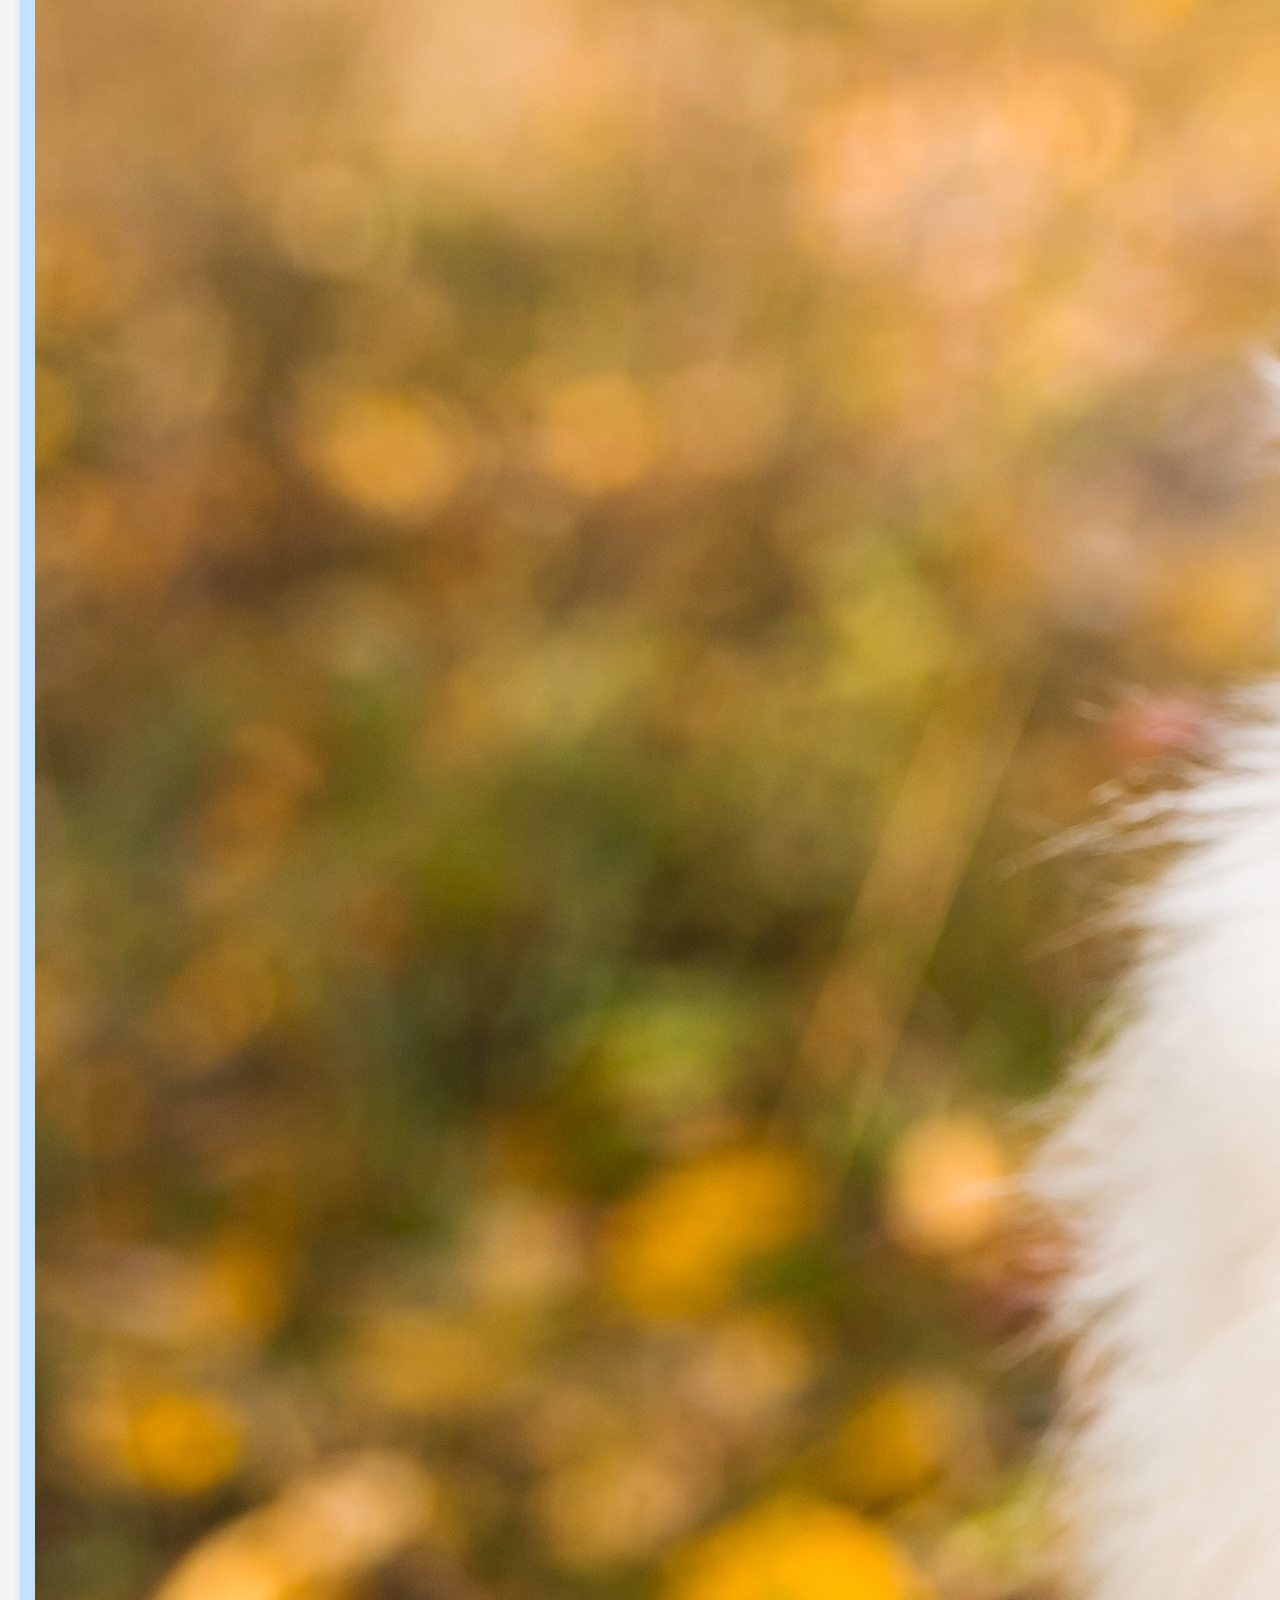
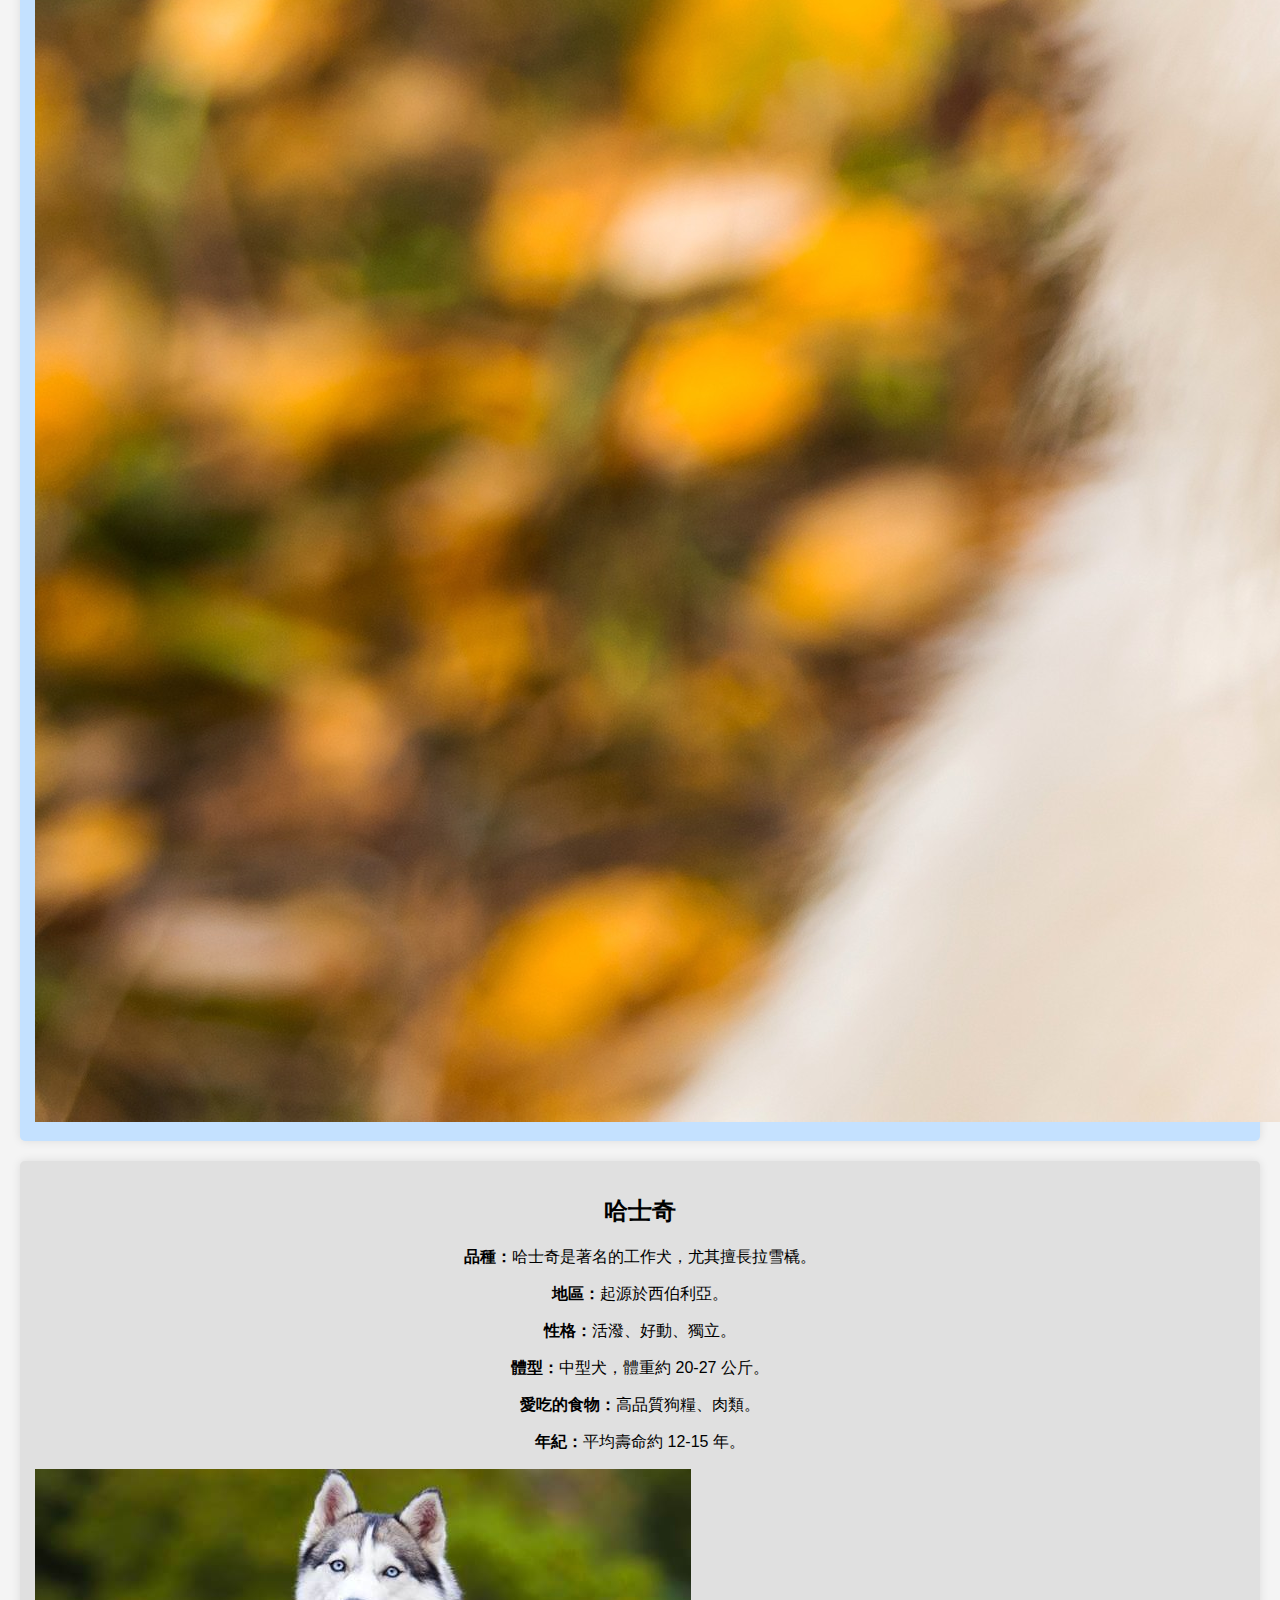
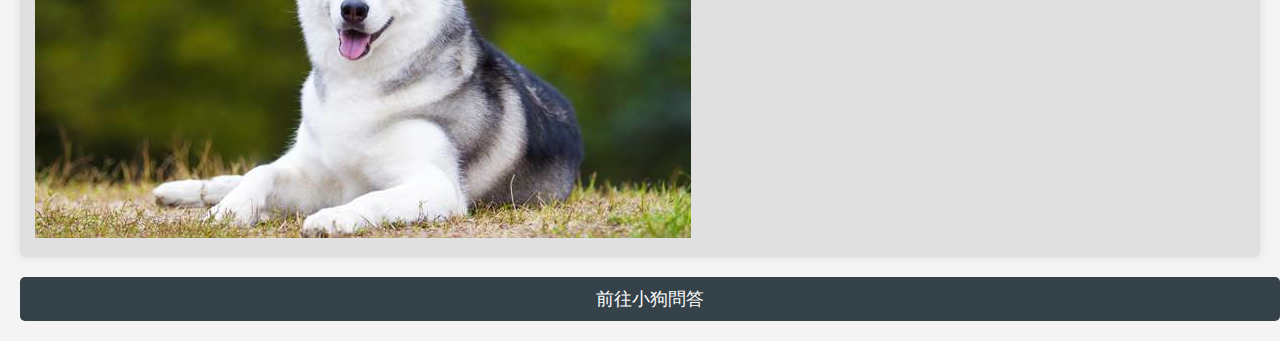
==== commit 351ac018: "Update index.html" ====
--- a/index.html
+++ b/index.html
@@ -31,6 +31,7 @@
             object-fit: cover; /* 確保圖片不變形 */
             display: block; /* 使圖片在新行顯示 */
             margin: 10px auto; /* 自動水平居中 */
+            transition: transform 0.3s; /* 添加過渡效果 */
         }
 
         .dog-info {
@@ -44,13 +45,6 @@
             border-radius: 5px;
             box-shadow: 0 0 10px rgba(0, 0, 0, 0.1);
         }
-        .samoa-container img {
-            width: 200px; /* 圖片寬度 */
-            height: 150px; /* 統一圖片高度 */
-            object-fit: cover; /* 確保圖片不變形 */
-            display: block; /* 使圖片在新行顯示 */
-            margin: 10px auto; /* 自動水平居中 */
-        }
 
         .husky-container {
             margin-bottom: 20px;
@@ -58,13 +52,6 @@
             padding: 15px;
             border-radius: 5px;
             box-shadow: 0 0 10px rgba(0, 0, 0, 0.1);
-        }
-         .husky-container img {
-            width: 200px; /* 圖片寬度 */
-            height: 150px; /* 統一圖片高度 */
-            object-fit: cover; /* 確保圖片不變形 */
-            display: block; /* 使圖片在新行顯示 */
-            margin: 10px auto; /* 自動水平居中 */
         }
 
         #quizButton {
@@ -79,8 +66,19 @@
             font-size: 18px;
             margin-top: 20px;
             text-decoration: none;
+            transition: transform 0.3s; /* 添加過渡效果 */
+        }
+
+        #quizButton:hover {
+            transform: scale(1.1); /* 按鈕放大效果 */
+        }
+
+        img:hover {
+            transform: scale(1.1); /* 圖片放大效果 */
         }
     </style>
+    <!-- 引入 jQuery -->
+    <script src="https://code.jquery.com/jquery-3.6.0.min.js"></script>
 </head>
 <body>
     <h1>小狗介紹</h1>
@@ -125,5 +123,28 @@
     </div>
 
     <a id="quizButton" href="quiz.html">前往小狗問答</a> <!-- 添加按鈕 -->
+
+    <script>
+        // jQuery 用於圖片放大效果
+        $(document).ready(function() {
+            $('img').hover(
+                function() {
+                    $(this).css('transform', 'scale(1.1)'); // 放大
+                }, 
+                function() {
+                    $(this).css('transform', 'scale(1)'); // 恢復原狀
+                }
+            );
+
+            $('#quizButton').hover(
+                function() {
+                    $(this).css('transform', 'scale(1.1)'); // 按鈕放大
+                }, 
+                function() {
+                    $(this).css('transform', 'scale(1)'); // 恢復原狀
+                }
+            );
+        });
+    </script>
 </body>
 </html>
